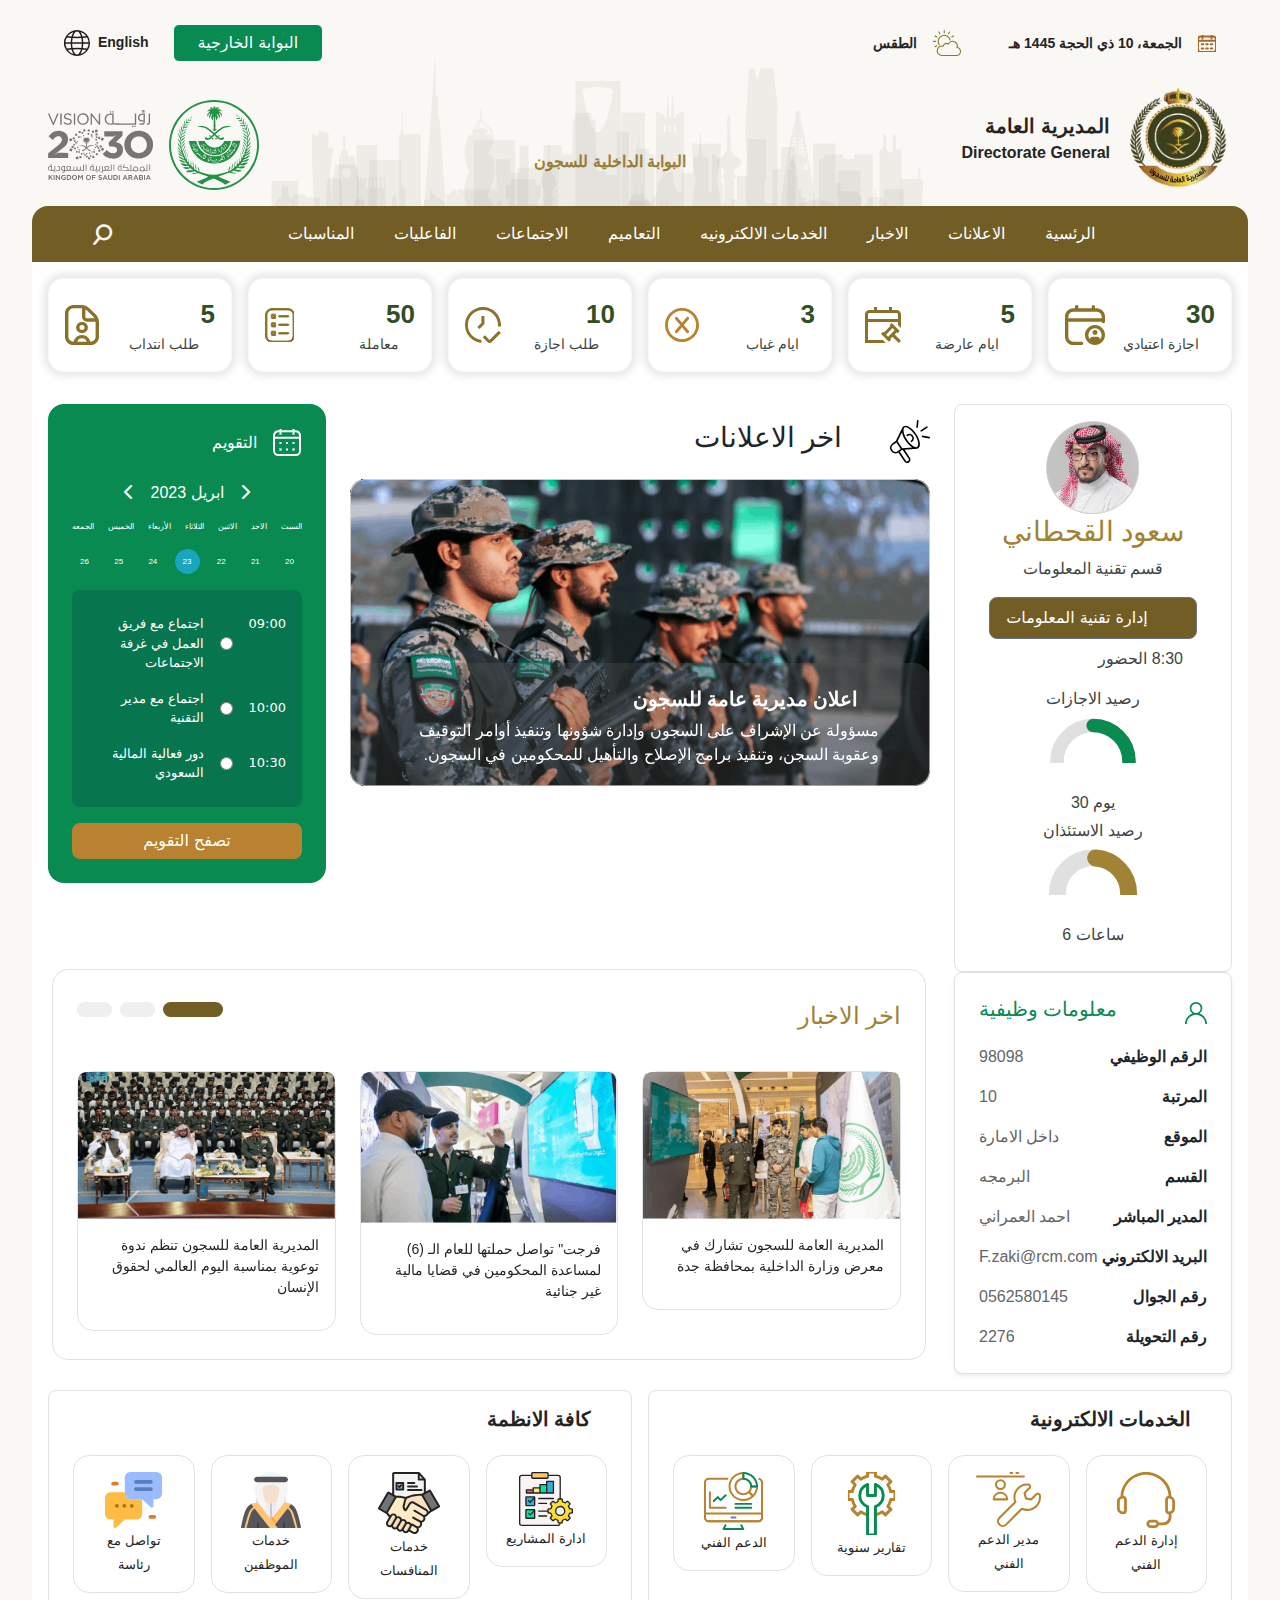
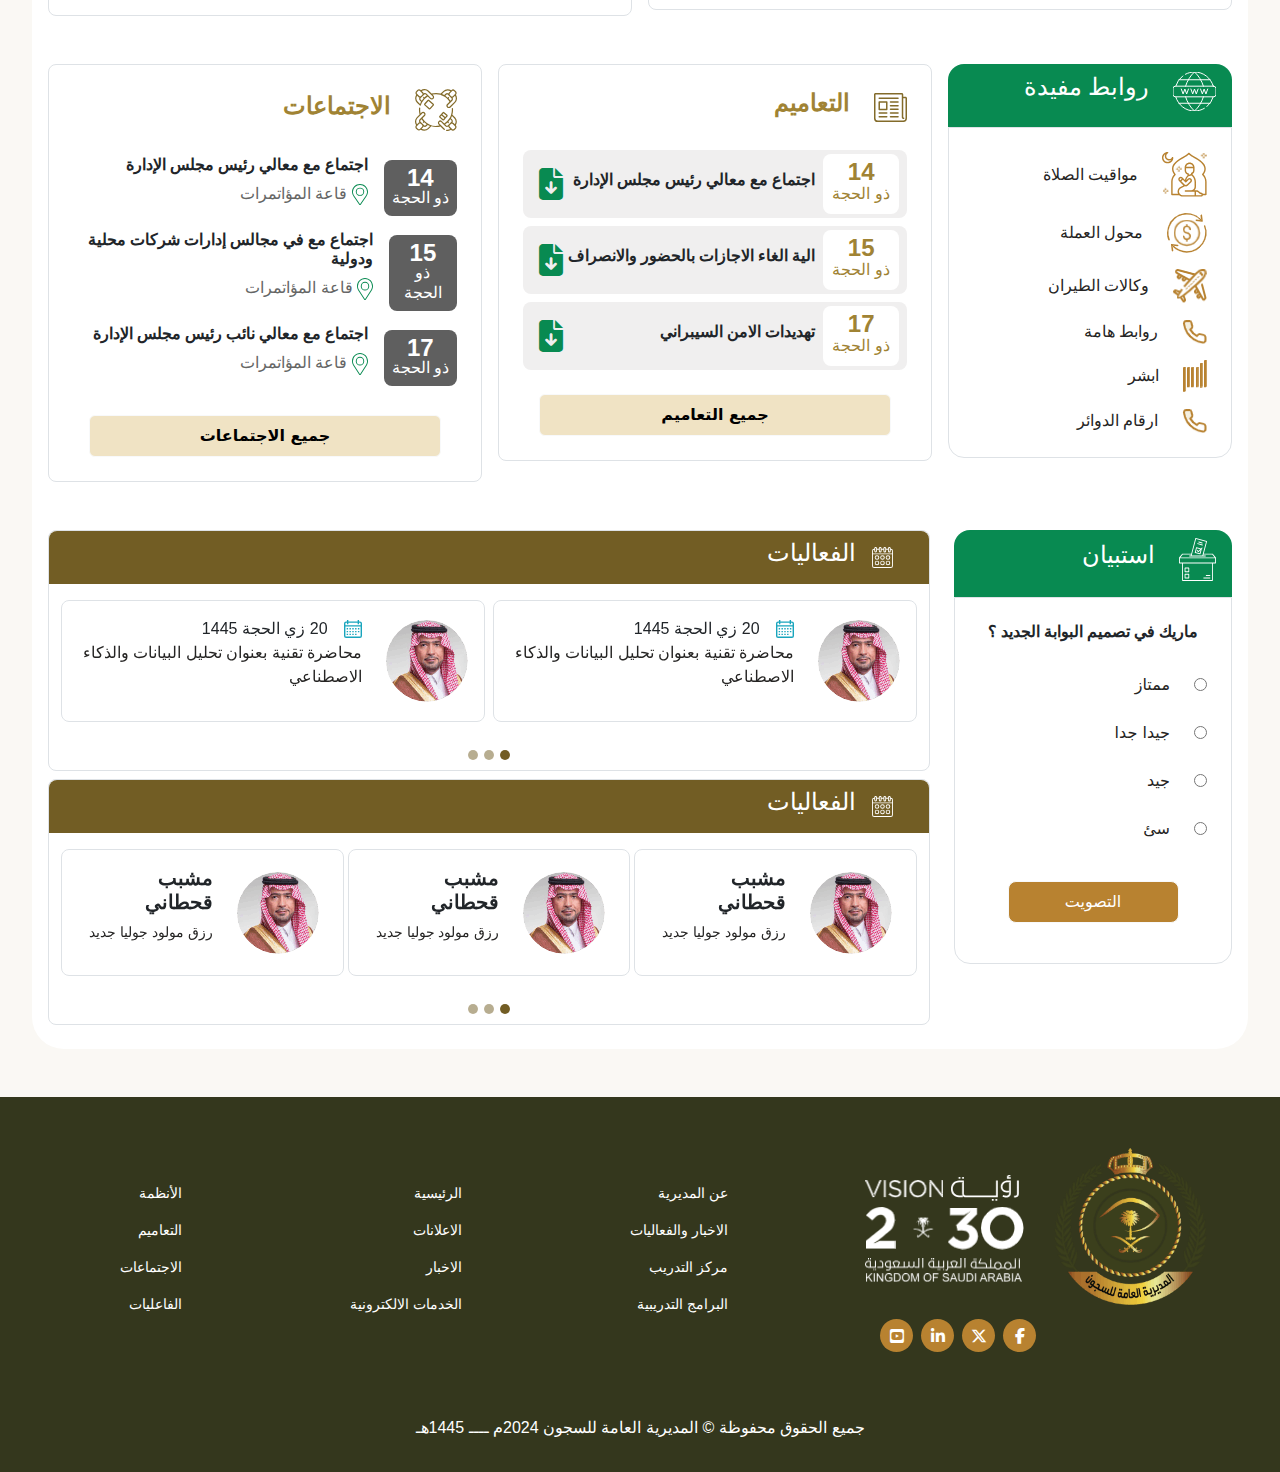
==== index.html @ f7278499 "first commit" ====
<!DOCTYPE html>
<html lang="ar" dir="rtl">
<head>
    <meta charset="UTF-8">
    <meta name="viewport" content="width=device-width, initial-scale=1.0">
    <link rel="stylesheet" href="https://cdnjs.cloudflare.com/ajax/libs/font-awesome/6.5.2/css/all.min.css">
    <link rel="stylesheet" href="css/owl.carousel.min.css">
    <link rel="stylesheet" href="css/owl.theme.default.min.css">
    <link href="https://fonts.googleapis.com/css?family=Raleway:400,300,600,800,900" rel="stylesheet" type="text/css">
    <link rel="preconnect" href="https://fonts.googleapis.com">
<link rel="preconnect" href="https://fonts.gstatic.com" crossorigin>
<link href="https://fonts.googleapis.com/css2?family=Noto+Sans+Arabic:wght@100..900&display=swap" rel="stylesheet">
    <link rel="stylesheet" href="css/bootstrap.min.css">
    <link rel="stylesheet" href="css/RWP.CSS">
    <link rel="stylesheet" href="css/style.css">
    <title>Document</title>
</head>
<body class="">
   <header>
    <section class="w-90 py-4">
        <div class="row g-2">
            <div class="col-md-6 d-flex align-items-center gap-5">
                <div class="d-flex  align-items-center gap-3">
                    <div>
                        <img src="Images/Icons/headerCalender.svg" alt="">
                    </div>
                    <div>
                        <span class="text-dark-gray font-17 font-10 fw-bold">الجمعة، 10 ذي الحجة 1445 هـ </span>
                    </div>
                </div>
                <div class="d-flex  align-items-center gap-3">
                    <div>
                        <img src="Images/Icons/Wheather.svg" alt="">
                    </div>
                    <div>
                        <span class="text-dark-gray font-17 font-10 fw-bold">الطقس</span>
                    </div>
                </div>
            </div>

            <div class="col-md-6  d-flex justify-content-end language gap-2">
                <div class="d-flex align-items-center gap-4">
                    <button class="text-white btn btn-light bg-green px-4 lang-btn">البوابة الخارجية</button>
                    <div class="d-flex align-items-center gap-2">
                        <span class="text-dark-gray font-17 font-10 fw-bold">English</span>
                        <img src="Images/Icons/language.svg" class="lang-icon" alt="">
                    </div>
                </div>
            </div>
        </div>
    </section>
        <section class="w-95 header1">
            <div class="d-flex align-items-end justify-content-between px-3">
                <div class="d-flex align-items-center">
                    <div>
                        <img src="Images/main-logo.png" class="headerImg" alt="">
                    </div>
                    <div class="d-flex flex-column me-3">
                        <div class="d-flex ">
                            <span class="fw-medium text-dark-gray fs-5 font-10 fw-bold">المديرية العامة </span>
                        </div>
                        <span class="fw-medium text-dark-gray font-17 fs-6 font-10 fw-bold">Directorate General  </span>
                    </div>
                </div>

                <div class="position-relative">
                    <img
                      src="./Images/partnersBg.svg"
                      class="imgHeader"
                      alt=""
                      srcset=""
                    />
                    <p class="fw-bold text-main-gold font-12">
                      البوابة الداخلية للسجون
                    </p>
                  </div>

                <div class="d-flex align-items-center gap-3">
                    <img src="Images/logonew.svg" class="headerImg" alt="">
                    <img src="Images/2030new.svg" class="headerImg" alt="">
                </div>
            </div>
        </section>
   </header>
    <article class="w-95 mb-5 mt-3 pb-4 rounded-5 bg-white">
        <nav class="navbar navbar-expand-lg navbar-light article-nav  rounded-top-4 py-2 mob-nav">
            <div class="container-fluid">
                <a class="navbar-brand ps-5" href="#">
                <div class="search-mob">
                    <img src="Images/Icons/search.svg" alt="">
                </div>
                <div class="logo-mob d-flex align-items-center">
                    <div>
                        <img src="Images/main-logo.png" class="headerImg" alt="">
                    </div>
                    <div class="d-flex flex-column">
                        <div class="d-flex justify-content-end">
                            <span class="fw-medium text-white font-17 font-10 ">المديرية العامة للسجون</span>
                        </div>
                        <span class="fw-medium text-white font-17 font-10">Directorate General of Prisons</span>
                    </div>
                </div>
            </a>
                <button class="navbar-toggler" type="button" data-bs-toggle="collapse" data-bs-target="#navbarSupportedContent" aria-controls="navbarSupportedContent" aria-expanded="false" aria-label="Toggle navigation">
                    <input type="checkbox" id="checkbox">
                    <label for="checkbox" class="toggle">
                        <div class="bars" id="bar1"></div>
                        <div class="bars" id="bar2"></div>
                        <div class="bars" id="bar3"></div>
                    </label>              </button>
              <div class="collapse navbar-collapse" id="navbarSupportedContent">
                <ul class="navbar-nav ms-auto mb-2 mb-lg-0 pe-5 ">
                  <li class="nav-item ">
                    <a class="nav-link active " aria-current="page" href="#">الرئسية</a>
                  </li>
                  <li class="nav-item">
                    <a class="nav-link active " aria-current="page" href="#">الاعلانات</a>
                  </li>
                  <li class="nav-item">
                    <a class="nav-link active " aria-current="page" href="#">الاخبار</a>
                  </li>
                  <li class="nav-item">
                    <a class="nav-link active " aria-current="page" href="#">الخدمات الالكترونيه</a>
                  </li>
                  <li class="nav-item">
                    <a class="nav-link active " aria-current="page" href="#">التعاميم</a>
                  </li>
                  <li class="nav-item">
                    <a class="nav-link active " aria-current="page" href="#">الاجتماعات</a>
                  </li>
                  <li class="nav-item">
                    <a class="nav-link active " aria-current="page" href="#">الفاعليات</a>
                  </li>
                  <li class="nav-item">
                    <a class="nav-link active " aria-current="page" href="#">المناسبات</a>
                  </li>
                  
                 
                
                </ul>
              
               
              </div>
            </div>
        </nav>
        <nav class="navbar navbar-expand-lg navbar-light article-nav  rounded-top-4 py-2 scren-nav">
            <div class="container-fluid">
             
                <button class="navbar-toggler" type="button" data-bs-toggle="collapse" data-bs-target="#navbarSupportedContent" aria-controls="navbarSupportedContent" aria-expanded="false" aria-label="Toggle navigation">
                    <input type="checkbox" id="checkbox">
                    <label for="checkbox" class="toggle">
                        <div class="bars" id="bar1"></div>
                        <div class="bars" id="bar2"></div>
                        <div class="bars" id="bar3"></div>
                    </label>              </button>
              <div class="collapse navbar-collapse" id="navbarSupportedContent">
                <ul class="navbar-nav ms-auto mb-2 mb-lg-0 pe-5 d-flex align-items-center gap-4 ">
                  <li class="nav-item ">
                    <a class="nav-link active " aria-current="page" href="#">الرئسية</a>
                  </li>
                  <li class="nav-item">
                    <a class="nav-link active " aria-current="page" href="#">الاعلانات</a>
                  </li>
                  <li class="nav-item">
                    <a class="nav-link active " aria-current="page" href="#">الاخبار</a>
                  </li>
                  <li class="nav-item">
                    <a class="nav-link active " aria-current="page" href="#">الخدمات الالكترونيه</a>
                  </li>
                  <li class="nav-item">
                    <a class="nav-link active " aria-current="page" href="#">التعاميم</a>
                  </li>
                  <li class="nav-item">
                    <a class="nav-link active " aria-current="page" href="#">الاجتماعات</a>
                  </li>
                  <li class="nav-item">
                    <a class="nav-link active " aria-current="page" href="#">الفاعليات</a>
                  </li>
                  <li class="nav-item">
                    <a class="nav-link active " aria-current="page" href="#">المناسبات</a>
                  </li>
                  
                 
                
                </ul>
                <span class="navbar-brand ps-5" href="#"
                ><div class="position-relative">
                  <i
                    class="fa-solid fa-magnifying-glass searchIcon"
                    onclick="OpenSearch()"
                  ></i>
                  <input type="text" class="searchInput text-start" /></div
              ></span>
               
              </div>
            </div>
        </nav>
        
        

        <section>
            <div class="row py-3 px-3 g-3 flex-wrap align-items-center">
                <div class="col-lg-2 col-md-4">
                    <div class=" rounded-4 shadow-for-card border border-light d-flex align-items-center justify-content-between p-3 ">
                        <div class="d-flex flex-column">
                            <span class="fw-bold  font-26 text-green">30</span>
                            <span class="font-17 fw-medium text-gray  pe-3">اجازة اعتيادي</span>
                        </div>
                        <div>
                            <img src="Images/Icons/AfterNav01.svg" alt="">
                        </div>
                    </div>
                </div>
                <div class="col-lg-2 col-md-4">
                    <div class=" rounded-4 shadow-for-card border border-light d-flex align-items-center justify-content-between p-3 ">
                        <div class="d-flex flex-column">
                            <span class="fw-bold  font-26 text-green">5</span>
                            <span class="font-17 fw-medium text-gray pe-3">ايام عارضة</span>
                        </div>
                        <div>
                            <img src="Images/Icons/calendar-gavel-legal.svg" alt="">
                        </div>
                    </div>
                </div>
                <div class="col-lg-2 col-md-4">
                    <div class=" rounded-4 shadow-for-card border border-light d-flex align-items-center justify-content-between p-3 ">
                        <div class="d-flex flex-column">
                            <span class="fw-bold  font-26 text-green">3</span>
                            <span class="font-17 fw-medium text-gray pe-3">ايام غياب</span>
                        </div>
                        <div>
                            <img src="Images/Icons/AfterNav03.svg" alt="">
                        </div>
                    </div>
                </div>
                <div class="col-lg-2 col-md-4">
                    <div class=" rounded-4 shadow-for-card border border-light d-flex align-items-center justify-content-between p-3 ">
                        <div class="d-flex flex-column">
                            <span class="fw-bold  font-26 text-green">10</span>
                            <span class="font-17 fw-medium text-gray pe-3">طلب اجازة</span>
                        </div>
                        <div>
                            <img src="Images/Icons/AfterNav04.svg" alt="">
                        </div>
                    </div>
                </div>
                <div class="col-lg-2 col-md-4">
                    <div class=" rounded-4 shadow-for-card border border-light d-flex align-items-center justify-content-between p-3 ">
                        <div class="d-flex flex-column">
                            <span class="fw-bold  font-26 text-green">50</span>
                            <span class="font-17 fw-medium text-gray pe-3">معاملة</span>
                        </div>
                        <div>
                            <img src="Images/Icons/AfterNav05.svg" alt="">
                        </div>
                    </div>
                </div>
                <div class="col-lg-2 col-md-4">
                    <div class=" rounded-4 shadow-for-card border border-light d-flex align-items-center justify-content-between p-3 ">
                        <div class="d-flex flex-column">
                            <span class="fw-bold  font-26 text-green">5</span>
                            <span class="font-17 fw-medium text-gray pe-3">طلب انتداب</span>
                        </div>
                        <div>
                            <img src="Images/Icons/AfterNav06.svg" alt="">
                        </div>
                    </div>
                </div>
            </div>
        </section>

        <section>
            <div class="row px-3 mt-3">
                <div class="col-lg-3 ">
                   <div class="bg-white rounded-3 border border-gray pt-3 pb-3 ">
                        <div class="text-center">
                            <div><img src="Images/سعد.png" class="rounded-circle" alt=""></div>
                            <h3 class="text-main-gold">سعود القحطاني</h3>
                            <p class="text-gray">قسم تقنية المعلومات</p>

                            <button class="btn btn-secondary bg-main-color text-white rounded-3 py-2 ps-3 pe-5">إدارة تقنية المعلومات</button>
                        </div>
                        <div class="px-5 py-2">
                            <span class="text-gray"> 8:30 الحضور</span>
                            <div class="d-flex justify-content-around mt-3 flex-wrap gap-1">
                                <div class="text-center">

                                    <span class="text-center text-gray">  رصيد الاجازات</span>

                                    <div class="py-1">
                                        <svg width="90" height="48" viewBox="0 0 200 100" xmlns="http://www.w3.org/2000/svg">
                                            <!-- Background Circle -->
                                            <circle cx="100" cy="100" r="80" fill="none" stroke="#e0e0e0" stroke-width="30"/>
                                            <!-- Progress Circle -->
                                            <circle cx="100" cy="100" r="80" fill="none" stroke="#088A51" stroke-width="30" stroke-linecap="round" stroke-dasharray="251.2, 251.2" stroke-dashoffset="125.6"/>
                                            <!-- Text -->
                                            <text x="100" y="140" fill="#088A51" font-size="24" text-anchor="middle">50%</text>
                                        </svg>
                                    </div>
                                      <br>
                                      <span class="text-center text-gray"> يوم 30</span>
                                           
                                  </div>
                                <div class="text-center">
                                    <span class="text-center text-gray">  رصيد الاستئذان
                                    </span>

                                    <div class="py-1">
                                        <svg width="90" height="48" viewBox="0 0 96 48" xmlns="http://www.w3.org/2000/svg">
                                            <!-- Background Circle -->
                                            <circle cx="48" cy="48" r="38" fill="none" stroke="#e0e0e0" stroke-width="18"/>
                                            <!-- Progress Circle -->
                                            <circle cx="48" cy="48" r="38" fill="none" stroke="#A08334" stroke-width="18" stroke-linecap="round" stroke-dasharray="90.81, 121.08" stroke-dashoffset="30.27"/>
                                            <!-- Text -->
                                            <text x="48" y="72" fill="#A08334" font-size="24" text-anchor="middle">75%</text>
                                        </svg>
                                    </div>
                                      <br>
                                      <span class="text-center text-gray"> ساعات 6</span>
                                      
                                      
                                      
                                         
                                  </div>
                            </div>
                        </div>
                   </div>
                </div>
                <div class="col-lg-6  rounded-4">
                    <div class="d-flex align-items-center gap-5 my-3">
                        <div>
                            <img src="Images/Icons/bill.svg" alt="">
                        </div>
                        <div>
                            <h2 class="h3">اخر الاعلانات</h2>
                        </div>
                    </div>
                    <div class="owl-carousel owl-theme">
                        <div class="item position-relative">
                            <div>
                                <img src="Images/middelDiv.png" alt="">
                            </div>
                            <div class="overly-slider p-4  position-absolute  start-0 end-0 bottom-0 bg-slider-overlay rounded-4 text-white">
                                <h3 class="h5 fw-bold me-5 font-12">اعلان مديرية عامة للسجون</h3>
                                <p class="w-90 font-12">مسؤولة عن الإشراف على السجون وإدارة شؤونها وتنفيذ أوامر التوقيف وعقوبة السجن، وتنفيذ برامج الإصلاح والتأهيل للمحكومين في السجون.</p>
                            </div>
                        </div>
                        <div class="item position-relative">
                            <div>
                                <img src="Images/middelDiv.png" alt="">
                            </div>
                            <div class="overly-slider p-4  position-absolute  start-0 end-0 bottom-0 bg-slider-overlay rounded-4 text-white">
                                <h3 class="h5 fw-bold me-5 font-12">اعلان مديرية عامة للسجون</h3>
                                <p class="w-90 font-12">مسؤولة عن الإشراف على السجون وإدارة شؤونها وتنفيذ أوامر التوقيف وعقوبة السجن، وتنفيذ برامج الإصلاح والتأهيل للمحكومين في السجون.</p>
                            </div>
                        </div>
                     

                    
                    </div>
                </div>
                <!-- calender for   calender use class (bg-calender) to mark day  -->
                <div class="col-lg-3"> 
                    <div class="bg-green rounded-4 p-4">
                        <div class="d-flex gap-3 align-items-center ">
                            <img src="Images/Icons/calindercard.png" alt="">
                            <span class=" text-white ">التقويم</span>
                        </div>
                        
                        <div class="d-flex align-items-center text-white mt-4">
                            <div class="d-flex justify-content-center w-100 gap-3">
                                <span class="prev cursor"><i class="fa-solid fa-chevron-right"></i></span>
                                <span>ابريل 2023</span>
                                <span class="next cursor"><i class="fa-solid fa-chevron-left"></i></span>
                            </div>
                        </div>
                <!-- calender for   calender use class (bg-calender) to mark day  -->
                       <div class="d-flex  flex-column gap-3 pt-3">
                            <div class=" text-white d-flex justify-content-between font-8  ">
                                <span>السبت</span>
                                <span>الاحد</span>
                                <span>الاثنين</span>
                                <span>الثلاثاء</span>
                                <span>الأربعاء</span>
                                <span>الخميس</span>
                                <span>الجمعه</span>
                            </div>
                            <div class=" text-white d-flex justify-content-between font-8  ">
                                <span class="calender-width">20</span>
                                <span class="calender-width">21</span>
                                <span class="calender-width">22</span>
                                <span class="bg-calender calender-width">23</span>
                                <span class="calender-width">24</span>
                                <span class="calender-width">25</span>
                                <span class="calender-width">26</span>
                            </div>
                       </div>

                       <form action="" class="w-100 ">
                          <div class="d-flex flex-column justify-content-center align-items-start gap-3 px-3 mt-3 py-4 bg-claenderCard rounded-3 ">
                            <div class=" d-flex justify-content-center text-white align-content-center gap-3 font-13">
                                <label for="9clock" for="">09:00</label>
                                <input id="9clock" name="colck" type="radio" >
                                <span>اجتماع مع فريق العمل في غرفة الاجتماعات
                                </span>
                             </div>
                             <div class=" d-flex justify-content-center align-items-center text-white gap-3 font-13">
                                <label for="9clock" for="">10:00</label>
                                <input id="9clock" name="colck" type="radio" >
                                <span>اجتماع مع مدير التقنية</span>
                             </div>
                             <div class=" d-flex justify-content-center align-items-center text-white gap-3 font-13">
                                <label for="9clock" for="">10:30</label>
                                <input id="9clock" name="colck" type="radio">
                                <span>  دور فعالية المالية السعودي</span>
                             </div>
                          </div>
                          
                          <div class="d-flex justify-content-center align-items-center">
                            <button class="btn btn-light text-white w-100 bg-estbyan border-0 rounded-3 mt-3 ">تصفح التقويم</button>
                          </div>
                          
                       </form>

                       
                        
                      
                    </div> 
                </div>
            </div>
        </section>

        <section>
            <div class="row g-4 px-3 align-items-center">
                <div class="col-lg-3">
                    <div class="bg-white rounded rounded-3 px-4 py-4 border border-gray shadow shadow-sm">
                        <div class="d-flex justify-content-between align-items-center ">
                            <div>
                                <img src="Images/Icons/Person.svg" alt="">
                            </div>
                            <div>
                                <h5 class="text-light-grean">معلومات وظيفية</h5>
                            </div>
                        </div>
                        <div class="pt-3 d-flex flex-column gap-3 ">
                            <span class="d-flex justify-content-between align-items-center fw-bold w-100 ">الرقم الوظيفي <span class="text-light-gray fw-normal ">98098</span></span>
                            <span class="d-flex justify-content-between align-items-center fw-bold w-100">المرتبة <span class="text-light-gray fw-normal">10</span></span>
                            <span class="d-flex justify-content-between align-items-center fw-bold w-100"> الموقع  <span class="text-light-gray fw-normal">داخل الامارة</span></span>
                            <span class="d-flex justify-content-between align-items-center fw-bold w-100"> القسم  <span class="text-light-gray fw-normal">البرمجه</span></span>
                            <span class="d-flex justify-content-between align-items-center fw-bold w-100">  المدير المباشر  <span class="text-light-gray fw-normal">احمد العمراني</span></span>
                            <span class="d-flex justify-content-between align-items-center fw-bold w-100"> البريد الالكتروني <span class="text-light-gray fw-normal">F.zaki@rcm.com</span></span>
                            <span class="d-flex justify-content-between align-items-center fw-bold w-100"> رقم الجوال <span class="text-light-gray fw-normal">0562580145</span></span>
                            <span class="d-flex justify-content-between align-items-center fw-bold w-100"> رقم التحويلة <span class="text-light-gray fw-normal">2276</span></span>
                        </div>
                      
                    </div>
                </div>
                <div class="col-lg-9 px-4">
                  
                    <div class="row bg-white p-3 g-3 rounded-4 border border-gray pb-4">
                        <div class="d-flex justify-content-between">
                            <div>
                                <h3 class="text-main-gold pb-3 h4">اخر الاخبار</h3>
                            </div>
                            <div class="d-flex  gap-2">
                                <div class="shap1 bg-main-color rounded rounded-pill"> </div>
                                <div class="shap2 bg-gray rounded rounded-pill"></div>
                                <div class="shap2 bg-gray rounded rounded-pill"></div>
                            </div>
                        </div>
                        <div id="carouselExampleControls" class="carousel slide" data-bs-ride="carousel">
                            <div class="carousel-inner">
                              <div class="carousel-item active">
                                <div class="row">
                                    <div class="col-md-4">
                                        <div class="border rounded-4 border-gray">
                                             <div>
                                                 <img src="Images/اخبار1.png" class="w-100" alt="">
                                             </div>
                                             <p class="p-3 fw-medium font-17 text-dark-gray">المديرية العامة للسجون تشارك في معرض وزارة الداخلية بمحافظة جدة
                                             </p>
                                        </div>
                                     </div>
                                     <div class="col-md-4">
                                        <div class="border rounded-4 border-gray">
                                             <div>
                                                 <img src="Images/اخبار2.png" class="w-100" alt="">
                                             </div>
                                             <p class="p-3 fw-medium font-17 text-dark-gray">فرجت" تواصل حملتها للعام الـ (6) لمساعدة المحكومين في قضايا مالية غير جنائية
                                             </p>
                                        </div>
                                     </div>
                                     <div class="col-md-4">
                                        <div class="border rounded-4 border-gray">
                                             <div>
                                                 <img src="Images/اخبار3.png" class="w-100" alt="">
                                             </div>
                                             <p class="p-3 fw-medium font-17 text-dark-gray"> المديرية العامة للسجون تنظم ندوة توعوية بمناسبة اليوم العالمي لحقوق الإنسان
                                             </p>
                                        </div>
                                     </div>
                                </div>                            </div>
                              <div class="carousel-item">
                                    <div class="row">
                                        <div class="col-md-4">
                                            <div class="border rounded-4 border-gray">
                                                 <div>
                                                     <img src="Images/اخبار1.png" class="w-100" alt="">
                                                 </div>
                                                 <p class="p-3 fw-medium font-17 text-dark-gray">المديرية العامة للسجون تشارك في معرض وزارة الداخلية بمحافظة جدة
                                                 </p>
                                            </div>
                                         </div>
                                         <div class="col-md-4">
                                            <div class="border rounded-4 border-gray">
                                                 <div>
                                                     <img src="Images/اخبار2.png" class="w-100" alt="">
                                                 </div>
                                                 <p class="p-3 fw-medium font-17 text-dark-gray">فرجت" تواصل حملتها للعام الـ (6) لمساعدة المحكومين في قضايا مالية غير جنائية
                                                 </p>
                                            </div>
                                         </div>
                                         <div class="col-md-4">
                                            <div class="border rounded-4 border-gray">
                                                 <div>
                                                     <img src="Images/اخبار3.png" class="w-100" alt="">
                                                 </div>
                                                 <p class="p-3 fw-medium font-17 text-dark-gray"> المديرية العامة للسجون تنظم ندوة توعوية بمناسبة اليوم العالمي لحقوق الإنسان
                                                 </p>
                                            </div>
                                         </div>
                                    </div>
                              </div>
                              <div class="carousel-item">
                                <div class="row">
                                    <div class="col-md-4">
                                        <div class="border rounded-4 border-gray">
                                             <div>
                                                 <img src="Images/اخبار1.png" class="w-100" alt="">
                                             </div>
                                             <p class="p-3 fw-medium font-17 text-dark-gray">المديرية العامة للسجون تشارك في معرض وزارة الداخلية بمحافظة جدة
                                             </p>
                                        </div>
                                     </div>
                                     <div class="col-md-4">
                                        <div class="border rounded-4 border-gray">
                                             <div>
                                                 <img src="Images/اخبار2.png" class="w-100" alt="">
                                             </div>
                                             <p class="p-3 fw-medium font-17 text-dark-gray">فرجت" تواصل حملتها للعام الـ (6) لمساعدة المحكومين في قضايا مالية غير جنائية
                                             </p>
                                        </div>
                                     </div>
                                     <div class="col-md-4">
                                        <div class="border rounded-4 border-gray">
                                             <div>
                                                 <img src="Images/اخبار3.png" class="w-100" alt="">
                                             </div>
                                             <p class="p-3 fw-medium font-17 text-dark-gray"> المديرية العامة للسجون تنظم ندوة توعوية بمناسبة اليوم العالمي لحقوق الإنسان
                                             </p>
                                        </div>
                                     </div>
                                </div>                              </div>
                            </div>
                            <button class="carousel-control-prev" type="button" data-bs-target="#carouselExampleControls" data-bs-slide="prev">
                              <span class="carousel-control-prev-icon" aria-hidden="true"></span>
                              <span class="visually-hidden">Previous</span>
                            </button>
                            <button class="carousel-control-next" type="button" data-bs-target="#carouselExampleControls" data-bs-slide="next">
                              <span class="carousel-control-next-icon" aria-hidden="true"></span>
                              <span class="visually-hidden">Next</span>
                            </button>
                          </div>
                        
                    </div>
                </div>
               
            </div>
        </section>

        <section class="pt-3">
            <div class="row justify-content-between g-3 px-3">
                <div class=" col-md-6   ">
                    <div class="bg-white py-3 rounded-3 border border-gray p-4">
                        <div>
                            <h4 class="text-dark-gray fw-bold pb-3 pe-3 h5">الخدمات الالكترونية</h4>
                        </div>
                        <div class="row  g-3 justify-content-between">
                            <div class="col-lg-3 ">
                               <div class="text-center border border-gray p-3  rounded-4 ">
                                <div><img src="Images/Icons/خدمات1.svg"  alt=""></div>
                                <div>
                                    <span class="font-13 text-dark-gray">إدارة الدعم الفني</span>
                                </div>
                               </div>
                            </div>
                            <div class="col-lg-3  ">
                               <div class="text-center border border-gray p-3  rounded-4 ">
                                <div><img src="Images/Icons/خدمات2.svg" alt=""></div>
                                <div>
                                    <span class="font-13 text-dark-gray"> مدير الدعم الفني</span>
                                </div>
                               </div>
                            </div>
                            <div class="col-lg-3 ">
                                <div class="text-center border border-gray p-3   rounded-4" >
                                    <div><img src="Images/Icons/خدمات3.svg" alt=""></div>
                                    <div>
                                        <span class="font-13 text-dark-gray"> تقارير سنوية</span>
                                    </div>
                                </div>
                            </div>
                            <div class="col-lg-3 ">
                              <div class="text-center border border-gray p-3   rounded-4 ">
                                <div><img src="Images/Icons/خدمات4.svg" alt=""></div>
                                <div>
                                    <span class="font-13 text-dark-gray">الدعم الفني</span>
                                </div>
                              </div>
                            </div>
                        </div>
                    </div>
                </div>
                <div class=" col-md-6 ">
                 <div class="bg-white py-3 rounded-3 border border-gray p-4">
                    <div>
                        <h4 class="text-dark-gray fw-bold pb-3 pe-3 h5">كافة الانظمة</h4>
                    </div>
                    <div class="row g-3  g-1 justify-content-between">
                        <div class="col-lg-3 ">
                           <div class="text-center border border-gray p-3   rounded-4">
                            <div><img src="Images/Icons/انظمه1.svg"  alt=""></div>
                            <div>
                                <span class="font-13 text-dark-gray">ادارة المشاريع </span>
                            </div>
                           </div>
                        </div>
                        <div class="col-lg-3  ">
                           <div class="text-center border border-gray p-3   rounded-4">
                            <div><img src="Images/Icons/انظمه2.svg" alt=""></div>
                            <div>
                                <span class="font-13 text-dark-gray"> خدمات المنافسات</span>
                            </div>
                           </div>
                        </div>
                        <div class="col-lg-3 ">
                          <div class="text-center border border-gray p-3   rounded-4">
                            <div><img src="Images/Icons/انظمه3.svg" alt=""></div>
                            <div>
                                <span class="font-13 text-dark-gray"> خدمات الموظفين</span>
                            </div>
                          </div>
                        </div>
                        <div class="col-lg-3 ">
                            <div class="text-center border border-gray p-3   rounded-4">
                                <div><img src="Images/Icons/انظمه4.svg" alt=""></div>
                                <div>
                                    <span class="font-13 text-dark-gray">تواصل مع رئاسة</span>
                                </div>
                            </div>
                        </div>
                    </div>
                 </div>
                </div>
       
            </div>
        </section>

        <section>
            <div class="row py-5 g-3 px-3">
                <div class="col-lg-3">
                    <div>
                        <div class="d-flex align-items-center bg-green pt-2 pb-3 px-3 gap-4 rounded-top-4">
                            <div>
                                <img src="Images/Icons/network.svg" alt="">
                            </div>
                            <div>
                                <h4 class="text-white">روابط مفيدة
                                </h4>
                            </div>
                        </div>
                        <div class="p-4 bg-white d-flex flex-column gap-3 rounded-bottom-4 border border-gray">
                            <a href="" class="d-flex align-items-center gap-4">
                                <img src="Images/Icons/رواب01.png" alt="">
                                <span class="text-dark-gray fs-6">مواقيت الصلاة</span>
                            </a>
                            <a href="" class="d-flex align-items-center gap-4">
                                <img src="Images/Icons/روابط02.png" alt="">
                                <span class="text-dark-gray fs-6"> محول العملة</span>
                            </a>
                            <a href="" class="d-flex align-items-center gap-4">
                                <img src="Images/Icons/روابط03.png" alt="">
                                <span class="text-dark-gray fs-6"> وكالات الطيران
                                </span>
                            </a>
                            <a href="" class="d-flex align-items-center gap-4">
                                <img src="Images/Icons/روابط06.png" alt="">
                                <span class="text-dark-gray fs-6"> روابط هامة                               </span>
                            </a>
                            <a href="" class="d-flex align-items-center gap-4">
                                <img src="Images/Icons/وابط05.png" alt="">
                                <span class="text-dark-gray fs-6"> ابشر
                                </span>
                            </a>
                            <a href="" class="d-flex align-items-center gap-4">
                                <img src="Images/Icons/روابط06.png" alt="">
                                <span class="text-dark-gray fs-6"> ارقام الدوائر
                                </span>
                            </a>
                        </div>
                    </div>
                </div>
                <div class="col-lg-9">
                    <div class="row g-3">
                        <div class="col-lg-6">
                            <div class=" bg-white border border-gray rounded-3 p-4">
                                <div class="d-flex align-items-center  gap-4 pb-4">
                                    <div>
                                        <img src="Images/Icons/التعاميم.svg" alt="">
                                    </div>
                                    <div> <h4 class="text-main-gold fw-bold">التعاميم
                                    </h4></div>
                                </div>
                              <div class="d-flex flex-column gap-2">
                                <div class="d-flex align-items-center  bg-gray rounded-3 px-2 py-1 ">
                                    <div class="d-flex flex-column bg-white rounded-3 p-2 w-25 text-main-gold text-center">
                                        <span class="egtma3 fs-4 fw-bold">14</span>
                                        <span class="">ذو الحجة</span>
                                    </div>
                                    <div class="d-flex align-items-center justify-content-between p-2 w-100">
                                        <h5 class="h6 fw-bold">اجتماع مع معالي رئيس مجلس الإدارة </h5>
                                        <i class="fa-solid fa-file-arrow-down text-light-grean fs-2"></i>

                                    </div>
                                </div>
                                <div class="d-flex align-items-center  bg-gray rounded-3 px-2 py-1">
                                    <div class="d-flex flex-column bg-white rounded-3 p-2  w-25 text-main-gold text-center">
                                        <span class="egtma3 fs-4 fw-bold">15</span>
                                        <span class="">ذو الحجة</span>
                                    </div>
                                    <div class="d-flex align-items-center justify-content-between p-2 w-100" >
                                        <h5 class="h6 fw-bold">الية الغاء الاجازات بالحضور والانصراف

                                        </h5>
                                        <i class="fa-solid fa-file-arrow-down text-light-grean fs-2"></i>
                                    </div>
                                </div>
                                <div class="d-flex align-items-center  bg-gray rounded-3 px-2 py-1">
                                    <div class="d-flex flex-column bg-white rounded-3 p-2  w-25 text-main-gold text-center">
                                        <span class="egtma3 fs-4 fw-bold">17</span>
                                        <span class="">ذو الحجة</span>
                                    </div>
                                    <div class="d-flex align-items-center justify-content-between p-2 w-100">
                                        <h5 class="h6 fw-bold">تهديدات الامن السيبراني

                                        </h5>
                                        <i class="fa-solid fa-file-arrow-down text-light-grean fs-2"></i>

                                    </div>
                                </div>

                                <div class="d-flex justify-content-center align-items-center px-3 mt-3">
                                    <button class="btn btn-light bg-purple fw-bold w-100 py-2"> جميع التعاميم
                                    </button>

                                </div>
                              </div>

                            </div>
                        </div>
                        <div class="col-lg-6">
                            <div class=" bg-white border border-gray rounded-3 p-4">
                                <div class="d-flex align-items-center  gap-4 pb-4">
                                    <div>
                                        <img src="Images/Icons/الاجتماعات.svg" alt="">
                                    </div>
                                    <div> <h4 class="text-main-gold fw-bold">الاجتماعات</h4></div>
                                </div>
                              <div class="d-flex flex-column gap-2">
                                <div class="d-flex align-items-center gap-3">
                                    <div class="d-flex flex-column bg-gray-egtm3at rounded-3 p-2 text-white text-center">
                                        <span class="fs-4 fw-bold">14</span>
                                        <span class="">ذو الحجة</span>
                                    </div>
                                    <div>
                                        <h5 class="h6 fw-bold">اجتماع مع معالي رئيس مجلس الإدارة </h5>
                                        <p class="text-light-gray">
                                            <img src="Images/Icons/location.svg" alt="">
                                            قاعة المؤاتمرات

                                        </p>
                                    </div>
                                </div>
                                <div class="d-flex align-items-center gap-3">
                                    <div class="d-flex flex-column bg-gray-egtm3at rounded-3 p-2 text-white text-center">
                                        <span class="fs-4 fw-bold">15</span>
                                        <span class="">ذو الحجة</span>
                                    </div>
                                    <div>
                                        <h5 class="h6 fw-bold">اجتماع مع في مجالس إدارات شركات محلية ودولية
                                        </h5>
                                        <p class="text-light-gray">
                                            <img src="Images/Icons/location.svg" alt="">
                                            قاعة المؤاتمرات

                                        </p>
                                    </div>
                                </div>
                                <div class="d-flex align-items-center gap-3">
                                    <div class="d-flex flex-column bg-gray-egtm3at rounded-3 p-2 text-white text-center">
                                        <span class="fs-4 fw-bold">17</span>
                                        <span class="">ذو الحجة</span>
                                    </div>
                                    <div>
                                        <h5 class="h6 fw-bold">اجتماع مع معالي نائب رئيس مجلس الإدارة
                                        </h5>
                                        <p class="text-light-gray">
                                            <img src="Images/Icons/location.svg" alt="">
                                            قاعة المؤاتمرات

                                        </p>
                                    </div>
                                </div>

                                <div class="d-flex justify-content-center align-items-center px-3 mt-3">
                                    <button class="btn btn-light bg-purple fw-bold w-100 py-2">جميع الاجتماعات</button>

                                </div>
                              </div>

                            </div>
                        </div>
                    </div>
                </div>
            </div>
        </section>

        <section class="MonspatWeFa3lyat">
            <div class="row g-4 px-3">
                <div class="col-md-3">
                    <div>
                        <div class="d-flex align-items-center bg-green pt-2 pb-3 px-3 gap-4 rounded-top-4">
                            <div>
                                <img src="Images/Icons/استبيان.svg" alt="">
                            </div>
                            <div>
                                <h4 class="text-white">استبيان
                                </h4>
                            </div>
                        </div>
                           <form action="" class="p-4 bg-white d-flex flex-column gap-4 rounded-bottom-4 border border-gray">
                            <h3 class="fw-bold h6 text-center">ماريك في تصميم البوابة الجديد ؟</h3>
                            <div href="" class="d-flex align-items-center gap-4">
                                <input id="ex" name="rate" type="radio" name="" id="">
                                <label for="ex"  class="text-dark-gray fs-6">ممتاز  </label >
                            </div>
                            <div href="" class="d-flex align-items-center gap-4">
                                <input id="veryGood" name="rate" type="radio" name="" id="">
                                <label for="veryGood"  class="text-dark-gray fs-6">  جيدا جدا</label >
                            </div>
                            <div href="" class="d-flex align-items-center gap-4">
                                <input id="good" name="rate" type="radio" name="" id="">
                                <label for="good"  class="text-dark-gray fs-6"> جيد </label >
                            </div>
                            <div href="" class="d-flex align-items-center gap-4">
                                <input id="bad" name="rate" type="radio" name="" id="">
                                <label for="bad"  pan class="text-dark-gray fs-6"> سئ</label >
                            </div>

                            <div class="d-flex justify-content-center py-3">
                                <button class="btn btn-light bg-estbyan text-white fw-medium rounded-3 py-2 w-75">التصويت</button>

                            </div>

                           </form>

                      
                    </div>
                </div>
                <div class="col-md-9 px-4">
                    <div class="row bg-white pb-5 border border-gray rounded-3">
                        <div class= "bg-main-color py-2 mb-3   rounded-top-3 ">
                             <div class="d-flex gap-3 align-items-center mx-4">
                                <img src="Images/Icons/الفعاليات.svg" alt="">
                                <h3 class="h4 text-white">الفعاليات</h3>
                             </div>
                        </div>
                        <div class="col-lg-12">
                            <div id="carouselExampleIndicators" class="carousel slide" data-bs-ride="carousel">
                                <div class="carousel-indicators">
                                  <button type="button" data-bs-target="#carouselExampleIndicators" data-bs-slide-to="0" class="active" aria-current="true" aria-label="Slide 1"></button>
                                  <button type="button" data-bs-target="#carouselExampleIndicators" data-bs-slide-to="1" aria-label="Slide 2"></button>
                                  <button type="button" data-bs-target="#carouselExampleIndicators" data-bs-slide-to="2" aria-label="Slide 3"></button>
                                </div>
                                <div class="carousel-inner">
                                  <div class="carousel-item active">
                                    <div class="d-flex fa3elyat justify-content-between align-items-center w-100  gap-2">
                                
                                        <div class="d-flex  align-items-center bg-white rounded-3 p-3 border border-gray"> 
                                            <div>
                                                <img src="Images/Majed Al-Hogail.png" class="rounded rounded-circle" alt="">
                                            </div>
                                            <div class="me-4">
                                                <div class=" d-flex align-items-center ">
                                                    <img src="Images/Icons/calender.svg" class="ms-3" alt="">
                                                    <span>20 زي الحجة 1445</span>
                                                </div>
                                                <p class="text-dark-gray fw-medium">محاضرة تقنية بعنوان تحليل البيانات والذكاء الاصطناعي</p>
                                            </div>
                                        </div>
                                        <div class="d-flex  align-items-center bg-white rounded-3 p-3 border border-gray"> 
                                            <div>
                                                <img src="Images/Majed Al-Hogail.png" class="rounded rounded-circle" alt="">
                                            </div>
                                            <div class="me-4">
                                                <div class=" d-flex align-items-center ">
                                                    <img src="Images/Icons/calender.svg" class="ms-3" alt="">
                                                    <span>20 زي الحجة 1445</span>
                                                </div>
                                                <p class="text-dark-gray fw-medium">محاضرة تقنية بعنوان تحليل البيانات والذكاء الاصطناعي</p>
                                            </div>
                                        </div>
                                    </div>                                  </div>
                                  <div class="carousel-item">
                                    <div class="d-flex  fa3elyat justify-content-between align-items-center w-100  gap-2">
                                
                                        <div class="d-flex  align-items-center bg-white rounded-3 p-3 border border-gray"> 
                                            <div>
                                                <img src="Images/Majed Al-Hogail.png" class="rounded rounded-circle" alt="">
                                            </div>
                                            <div class="me-4">
                                                <div class=" d-flex align-items-center ">
                                                    <img src="Images/Icons/calender.svg" class="ms-3" alt="">
                                                    <span>20 زي الحجة 1445</span>
                                                </div>
                                                <p class="text-dark-gray fw-medium">محاضرة تقنية بعنوان تحليل البيانات والذكاء الاصطناعي</p>
                                            </div>
                                        </div>
                                        <div class="d-flex  align-items-center bg-white rounded-3 p-3 border border-gray"> 
                                            <div>
                                                <img src="Images/Majed Al-Hogail.png" class="rounded rounded-circle" alt="">
                                            </div>
                                            <div class="me-4">
                                                <div class=" d-flex align-items-center ">
                                                    <img src="Images/Icons/calender.svg" class="ms-3" alt="">
                                                    <span>20 زي الحجة 1445</span>
                                                </div>
                                                <p class="text-dark-gray fw-medium">محاضرة تقنية بعنوان تحليل البيانات والذكاء الاصطناعي</p>
                                            </div>
                                        </div>
                                    </div>                                  </div>
                                  <div class="carousel-item">
                                    <div class="d-flex  fa3elyat justify-content-between align-items-center w-100  gap-2">
                                
                                        <div class="d-flex  align-items-center bg-white rounded-3 p-3 border border-gray"> 
                                            <div>
                                                <img src="Images/Majed Al-Hogail.png" class="rounded rounded-circle" alt="">
                                            </div>
                                            <div class="me-4">
                                                <div class=" d-flex align-items-center ">
                                                    <img src="Images/Icons/calender.svg" class="ms-3" alt="">
                                                    <span>20 زي الحجة 1445</span>
                                                </div>
                                                <p class="text-dark-gray fw-medium">محاضرة تقنية بعنوان تحليل البيانات والذكاء الاصطناعي</p>
                                            </div>
                                        </div>
                                        <div class="d-flex  align-items-center bg-white rounded-3 p-3 border border-gray"> 
                                            <div>
                                                <img src="Images/Majed Al-Hogail.png" class="rounded rounded-circle" alt="">
                                            </div>
                                            <div class="me-4">
                                                <div class=" d-flex align-items-center ">
                                                    <img src="Images/Icons/calender.svg" class="ms-3" alt="">
                                                    <span>20 زي الحجة 1445</span>
                                                </div>
                                                <p class="text-dark-gray fw-medium">محاضرة تقنية بعنوان تحليل البيانات والذكاء الاصطناعي</p>
                                            </div>
                                        </div>
                                    </div>                                   </div>
                                </div>
                             
                              </div>
                            
                        </div>
                        
                    </div>
                    
                    <div class="row bg-white pb-5 border border-gray rounded-3 mt-2">
                        <div class= "bg-main-color py-2 mb-3   rounded-top-3 ">
                             <div class="d-flex gap-3 align-items-center mx-4">
                                <img src="Images/Icons/الفعاليات.svg" alt="">
                                <h3 class="h4 text-white">الفعاليات</h3>
                             </div>
                        </div>
                        <div class="col-lg-12">
                            <div id="carouselExampleCaptions" class="carousel slide" data-bs-ride="carousel">
                                <div class="carousel-indicators">
                                  <button type="button" data-bs-target="#carouselExampleCaptions" data-bs-slide-to="0" class="active" aria-current="true" aria-label="Slide 1"></button>
                                  <button type="button" data-bs-target="#carouselExampleCaptions" data-bs-slide-to="1" aria-label="Slide 2"></button>
                                  <button type="button" data-bs-target="#carouselExampleCaptions" data-bs-slide-to="2" aria-label="Slide 3"></button>
                                </div>
                                <div class="carousel-inner">
                                  <div class="carousel-item active">
                                    <div class="d-flex fa3elyat justify-content-between align-items-center w-100 gap-1 ">
                                
                                        <div class="d-flex  align-items-center bg-white rounded-3 p-3 border border-gray px-4"> 
                                            <div>
                                                <img src="Images/Majed Al-Hogail.png" class="rounded rounded-circle" alt="">
                                            </div>
                                            <div class="me-4">
                                                <h2 class="h5 fw-bolder">مشبب قحطاني</h2>
                                                <p class="text-dark-gray font-17">رزق مولود جوليا جديد</p>
                                            </div>
                                        </div>
                                        <div class="d-flex  align-items-center bg-white rounded-3 p-3 border border-gray px-4"> 
                                            <div>
                                                <img src="Images/Majed Al-Hogail.png" class="rounded rounded-circle" alt="">
                                            </div>
                                            <div class="me-4">
                                                <h2 class="h5 fw-bolder">مشبب قحطاني</h2>
                                                <p class="text-dark-gray font-17">رزق مولود جوليا جديد</p>
                                            </div>
                                        </div>
                                        <div class="d-flex  align-items-center bg-white rounded-3 p-3 border border-gray px-4"> 
                                            <div>
                                                <img src="Images/Majed Al-Hogail.png" class="rounded rounded-circle" alt="">
                                            </div>
                                            <div class="me-4">
                                                <h2 class="h5 fw-bolder">مشبب قحطاني</h2>
                                                <p class="text-dark-gray font-17">رزق مولود جوليا جديد</p>
                                            </div>
                                        </div>
                                      
                                       
                                      
                                    </div>                                      
                                  </div>
                                  <div class="carousel-item">
                                    <div class="d-flex fa3elyat justify-content-between align-items-center w-100 gap-1 ">
                                
                                        <div class="d-flex  align-items-center bg-white rounded-3 p-3 border border-gray px-4"> 
                                            <div>
                                                <img src="Images/Majed Al-Hogail.png" class="rounded rounded-circle" alt="">
                                            </div>
                                            <div class="me-4">
                                                <h2 class="h5 fw-bolder">مشبب قحطاني</h2>
                                                <p class="text-dark-gray font-17">رزق مولود جوليا جديد</p>
                                            </div>
                                        </div>
                                        <div class="d-flex  align-items-center bg-white rounded-3 p-3 border border-gray px-4"> 
                                            <div>
                                                <img src="Images/Majed Al-Hogail.png" class="rounded rounded-circle" alt="">
                                            </div>
                                            <div class="me-4">
                                                <h2 class="h5 fw-bolder">مشبب قحطاني</h2>
                                                <p class="text-dark-gray font-17">رزق مولود جوليا جديد</p>
                                            </div>
                                        </div>
                                        <div class="d-flex  align-items-center bg-white rounded-3 p-3 border border-gray px-4"> 
                                            <div>
                                                <img src="Images/Majed Al-Hogail.png" class="rounded rounded-circle" alt="">
                                            </div>
                                            <div class="me-4">
                                                <h2 class="h5 fw-bolder">مشبب قحطاني</h2>
                                                <p class="text-dark-gray font-17">رزق مولود جوليا جديد</p>
                                            </div>
                                        </div>
                                      
                                       
                                      
                                    </div>                                      
                                  </div>
                                  <div class="carousel-item">
                                    <div class="d-flex fa3elyat justify-content-between align-items-center w-100 gap-1 ">
                                
                                        <div class="d-flex  align-items-center bg-white rounded-3 p-3 border border-gray px-4"> 
                                            <div>
                                                <img src="Images/Majed Al-Hogail.png" class="rounded rounded-circle" alt="">
                                            </div>
                                            <div class="me-4">
                                                <h2 class="h5 fw-bolder">مشبب قحطاني</h2>
                                                <p class="text-dark-gray font-17">رزق مولود جوليا جديد</p>
                                            </div>
                                        </div>
                                        <div class="d-flex  align-items-center bg-white rounded-3 p-3 border border-gray px-4"> 
                                            <div>
                                                <img src="Images/Majed Al-Hogail.png" class="rounded rounded-circle" alt="">
                                            </div>
                                            <div class="me-4">
                                                <h2 class="h5 fw-bolder">مشبب قحطاني</h2>
                                                <p class="text-dark-gray font-17">رزق مولود جوليا جديد</p>
                                            </div>
                                        </div>
                                        <div class="d-flex  align-items-center bg-white rounded-3 p-3 border border-gray px-4"> 
                                            <div>
                                                <img src="Images/Majed Al-Hogail.png" class="rounded rounded-circle" alt="">
                                            </div>
                                            <div class="me-4">
                                                <h2 class="h5 fw-bolder">مشبب قحطاني</h2>
                                                <p class="text-dark-gray font-17">رزق مولود جوليا جديد</p>
                                            </div>
                                        </div>
                                      
                                       
                                      
                                    </div>                                     
                                  </div>
                                </div>
                               
                              </div>
                            
                              
                        </div>
                        
                    </div>

                   
                </div>
            </div>
        </section>
    </article>

    <footer class="bg-footer">
     <div class="w-90 py-5">
        <div class="row align-items-center">
            <div class="col-lg-4 ">
              <div class="d-flex flex-column gap-2">
                <div class="d-flex align-items-center gap-4">
                    <img src="Images/2030 (2).png" class="footimg" alt="">
                    <img src="Images/2030 (1).png" class="footimg" alt="">
                   </div>
                  <div class="d-flex justify-content-lg-end justify-content-md-start social-links">
                    <ul class="d-flex align-items-center gap-2">
                        <li class="social cursor d-flex justify-content-center align-items-center text-white"><i class="fa-brands fa-facebook-f"></i></li>
                        <li class="social cursor d-flex justify-content-center align-items-center text-white"><i class="fa-brands fa-x-twitter"></i></li>
                        <li class="social cursor d-flex justify-content-center align-items-center text-white"><i class="fa-brands fa-linkedin-in"></i></li>
                        <li class="social cursor d-flex justify-content-center align-items-center text-white"><i class="fa-brands fa-square-youtube"></i></li>
                       </ul>
                  </div>
              </div>
            </div>
            <div class="col-lg-8">
               <div class="d-flex align-items-center  justify-content-around gap-3 footer-links">
                <ul class="list-unstyled text-white d-flex flex-column gap-3 font-17 cursor">
                    <li>عن المديرية</li>
                    <li>الاخبار والفعاليات</li>
                    <li>مركز التدريب</li>
                    <li>البرامج التدريبية</li>
                </ul>
                <ul class="list-unstyled text-white d-flex flex-column gap-3 font-17 cursor">
                    <li>الرئيسية  </li>
                    <li> الاعلانات </li>
                    <li> الاخبار </li>
                    <li> الخدمات الالكترونية</li>
                </ul>
                <ul class="list-unstyled text-white d-flex flex-column gap-3 font-17 cursor">
                    <li> الأنظمة </li>
                    <li> التعاميم </li>
                    <li> الاجتماعات </li>
                    <li> الفاعليات</li>
                </ul>
               </div>
            </div>
           </div>
     </div>
     <div class=" d-flex justify-content-center text-white pb-3 text-center">
        <p class="copywrite">جميع الحقوق محفوظة © المديرية العامة للسجون 2024م ــــ 1445هـ</p>
     </div>
    </footer>

    <script src="js/jquery.min.js"></script>
    <script src="js/owl.carousel.min.js"></script>
    <script src="js/bootstrap.bundle.min.js"></script>
    <script src="js/index.js"></script>
</body>
</html>
---- css/RWP.CSS ----
@media only screen and (max-width: 1200px) {
   
    .owl-nav{
        display: none !important;
    }
  }
@media only screen and (max-width: 990px) {
   .fa3elyat{
    display: flex;
    flex-wrap: wrap !important;
   }
   .mob-nav{
    display: block !important;
  }
  .scren-nav{
    display: none;
 }
 .headerImg{
    width: 50px !important;
 }
 .font-10{
    font-size: 12px ;
}
.logo-mob{
    display: none !important;
 }
 .search-mob{
    display: block;
 }
 .lang-btn{
    padding: 5px 15px !important;
}
.sec-lg-screan{
    display: none;
}
.sec-mob-screan{
    display: block !important;
 }
  }
@media only screen and (max-width: 767px) {
   
    .MonspatWeFa3lyat{
        width: 95% !important;
        margin: auto;
        
    }
    .footimg{
        width: 60px;
    }
    .social{
        background-color: #B88230;
        width: 25px !important;
        height: 25px !important;
        border-radius: 50%;
        transition: 0.4s;
    }

    .footer-links{
        display: flex;
        flex-direction: column;
        /* justify-content: center; */
        align-items: start !important;
    }
    .copywrite{
        font-size: 13px;
        padding: 0 30px;
    }
    .social-links{
        justify-content: start !important;
        padding: 10px 0px;
    }

  .mob-nav{
    display: block !important;
  }
  .scren-nav{
    display: none;
 }

 .logo-mob{
    display: flex !important;
 }
 .search-mob{
    display: none;
 }

 .font-10{
    font-size: 8px !important;
}
.header1{
    display: none;
}
.language{
    justify-content: start !important;
}
.lang-btn{
    padding: 0 15px !important;
}
.lang-icon{
    width: 20px;
}

.font-12{
    font-size: 12px !important;
}

.overly-slider{
    top: 30% !important;

}
  }
---- css/style.css ----
:root{
    --main-bg-ser:#725D24;
    --text-main:#A08334;
    --body-background:#FAF8F4;
    --color-green:#304F22;
    --light-grean:#088A51;
    --color-gray:#424441;
    --color-light-gray:#656665;
    --slider-overlay:RGBA(88,87,87,0.33 );
    --text-dark-gray:#252423;
    --border-color:#DFDADA;
    --gray-bg:#F0EFEF;
    --footer-color:#34371D;
    
}
@font-face {
    font-family: 'Neo Sans W23';
    src: url('path/to/NeoSansW23-Regular.ttf') format('truetype'); /* تعديل المسار لتطابق موقع ملف الخط على الخادم */
    /* إضافة المزيد من أوزان الخط هنا إذا كانت متوفرة */
}
h1,h2,h3,h4,h5,h6{
    font-family:  'Neo Sans W23', sans-serif;
    font-family: "new";
    font-optical-sizing: auto;
}
p,span,a,li{
    font-family:  'Neo Sans W23', sans-serif;
    font-optical-sizing: auto;
}
body{
    overflow-x: hidden;
}
html{
    overflow-x: hidden;
}

/* general style */
a{
    text-decoration: none;
    
}
.w-90{
    width: 90%;
    margin: auto;
}
.w-95{
    width: 95%;
    margin: auto;
}
.w-fit{
    width: fit-content;
}

body{
    background-color: var(--body-background);
}
.cursor{
    cursor: pointer;
}

.text-green{
    color: var(--color-green);
}
.text-gray{
    color: #424441;
}
.text-dark-gray{
    color: var(--text-dark-gray);
}
.text-main-gold{
    color: var(--text-main);
}
.text-light-grean{
    color: var(--light-grean);
}
.text-light-gray{
    color: var(--color-light-gray);
}
.bg-green{
    background-color: var(--light-grean);
}
.bg-slider-overlay{
    background-color: var(--slider-overlay);
}
.bg-main-color{
    background-color: var(--main-bg-ser);
}
.bg-main{
    background-color: var(--text-main);
}
.bg-gray{
    background-color: var(--gray-bg);
}
.bg-purple{
    background-color: #F0E3C4;
}
.bg-estbyan{
    background-color: #B88230;
    padding: 10 0px !important;
}
.bg-claenderCard{
    background-color: #07764F;
}

.calender-width{
    width: 25px;
    height: 25px;
    border-radius: 50%;
    display: flex;
    justify-content: center;
    align-items: center;
}
.bg-calender{
    background-color: #19A5BD;
}
.social{
    background-color: #B88230;
    width: 33px;
    height: 33px;
    border-radius: 50%;
    transition: 0.4s;
}

.social:hover{
    background-color: #c09452;
}
.bg-gray-egtm3at{
    background-color: #5F5F5F;
    line-height: 20px;
}
.bg-footer{
    background-color: var(--footer-color);
}
.egtma3{
    line-height: 20px;

}
.border-gray{
    border-color: var(--border-color);
}
.font-26{
    font-size: 26px;
}

.font-17{
    font-size: 14px;
}


.font-13{
    font-size: 13px;
}

.font-8{
    font-size: 8px;
}


.shadow-for-card{
    box-shadow: 0px 0px 9px 4px rgba(0,0,0,0.1);
}

/* article-nav */
.article-nav{
    background-color: var(--main-bg-ser);
}


/********************* slider **************************/

.owl-carousel{
    width: 100% !important;
}
.owl-theme .owl-dots .owl-dot span {
  display: none;
}
.overly-slider{
    top: 60% ;
}

.owl-carousel .owl-nav button.owl-next, .owl-carousel .owl-nav button.owl-prev {
    background: 0 0;
    color: inherit;
    border: none;
    padding: 0 !important;
    font: inherit;
    background: #fff;
    width: 40px;
    height: 40px;
    border-radius: 50%;
    /* position: relative;
    bottom:200px; */
}

.owl-nav button.owl-next:hover{
    background-color: var(--main-bg-ser) !important;
}
.owl-nav button.owl-prev:hover{
    background-color: var(--main-bg-ser) !important;
}
.owl-nav{
    margin: 0 20px;
    display: flex;
    justify-content: space-between;
    position: relative;
    bottom: 220px;
}

.owl-theme .owl-nav [class*=owl-] {
    color: #FFF;
    font-size: 16px !important;
    margin: 5px;
    padding: 4px 7px;
    background: #fff;
    width: 40px;
    height: 40px;
    display: inline-block;
    cursor: pointer;
    border-radius: 3px;
    border-radius: 50%;
}

/* half circle */

#containercircle {
    margin: 20px;
    width: 200px;
    height: 100px;
  }




 /* الاخبار */
 .shap1{
    width: 60px;
    height: 15px;
 }
 .shap2{
    width: 35px;
    height: 15px;
 }





 /* Custom radio input style */
 .carousel-indicators [data-bs-target]{
    background-color: var(--main-bg-ser) !important;
    border-radius: 50%;
    width: 10px;
    height: 10px;
 }
 .carousel-indicators{
    margin-bottom: -3rem !important;
 }
 


 /* nav manue */
 #checkbox {
    display: none;
  }
  
  .toggle {
    position: relative;
    width: 40px;
    height: 40px;
    cursor: pointer;
    display: flex;
    flex-direction: column;
    align-items: center;
    justify-content: center;
    gap: 10px;
    transition-duration: .3s;
  }
  
  .bars {
    width: 100%;
    height: 2px;
    background-color: #fff;
    border-radius: 5px;
    transition-duration: .3s;
  }
  
  #checkbox:checked + .toggle .bars {
    margin-left: 13px;
  }
  
  #checkbox:checked + .toggle #bar2 {
    transform: rotate(135deg);
    margin-left: 0;
    transform-origin: center;
    transition-duration: .3s;
  }
  
  #checkbox:checked + .toggle #bar1 {
    transform: rotate(45deg);
    transition-duration: .3s;
    transform-origin: left center;
  }
  
  #checkbox:checked + .toggle #bar3 {
    transform: rotate(-45deg);
    transition-duration: .3s;
    transform-origin: left center;
  }
  .navbar-toggler{
    border-color: transparent;
    box-shadow: none;
  }
  .navbar-toggler:focus{
    border-color: transparent;
    box-shadow: none;
  }

 .mob-nav{
    display: none;
 }
 .logo-mob{
    display: none;
 }
 .sec-mob-screan{
    display: none;
 }


 nav ul li a{
    color: #fff !important;
    transition: 0.3s;

 }
 nav ul li a:hover{
    color: #ffd9a0 !important;
 }

 .fa-magnifying-glass {
    transform: rotateZ(85deg);
    color: var(--body-background);
    cursor: pointer;
    transition: all 0.5s ease-in-out;
  }
  
  .searchInput {
    position: absolute;
    left: 32px;
    width: 180px;
    top: -4px;
    border-radius: 50px;
    border: none;
    outline: none;
    padding-left: 14px;
    display: none;
  }
  .active {
    display: block;
  }
  
  .imgHeader {
    position: absolute;
    bottom: -55px;
    width: 670px;
    right: -159%;
    opacity: 0.5;
  }
  .ImgHedTwo {
    position: absolute;
    bottom: -128px;
    width: 612px;
    left: 17px;
    opacity: 1;
    z-index: 1111;
  }
  .navbar-nav {
    margin-right: 85px;
  }


 /* second bage first section color */

 .bg-sec-orange{
    background-color: #B88230;
 }
 .bg-sec-green{
    background-color: #36A071;
 }
 .bg-sec-pink{
    background-color: #EF0242;
 }
 .bg-sec-dark-blue{
    background-color: #2E4355;
 }
 .bg-sec-blue{
    background-color: #188ABF;
 }
 .bg-sec-light-blue{
    background-color: #1C9EB7;
 }

 .form-control {
  background-color: var(--main-bg-ser);
  border-color: transparent;
}
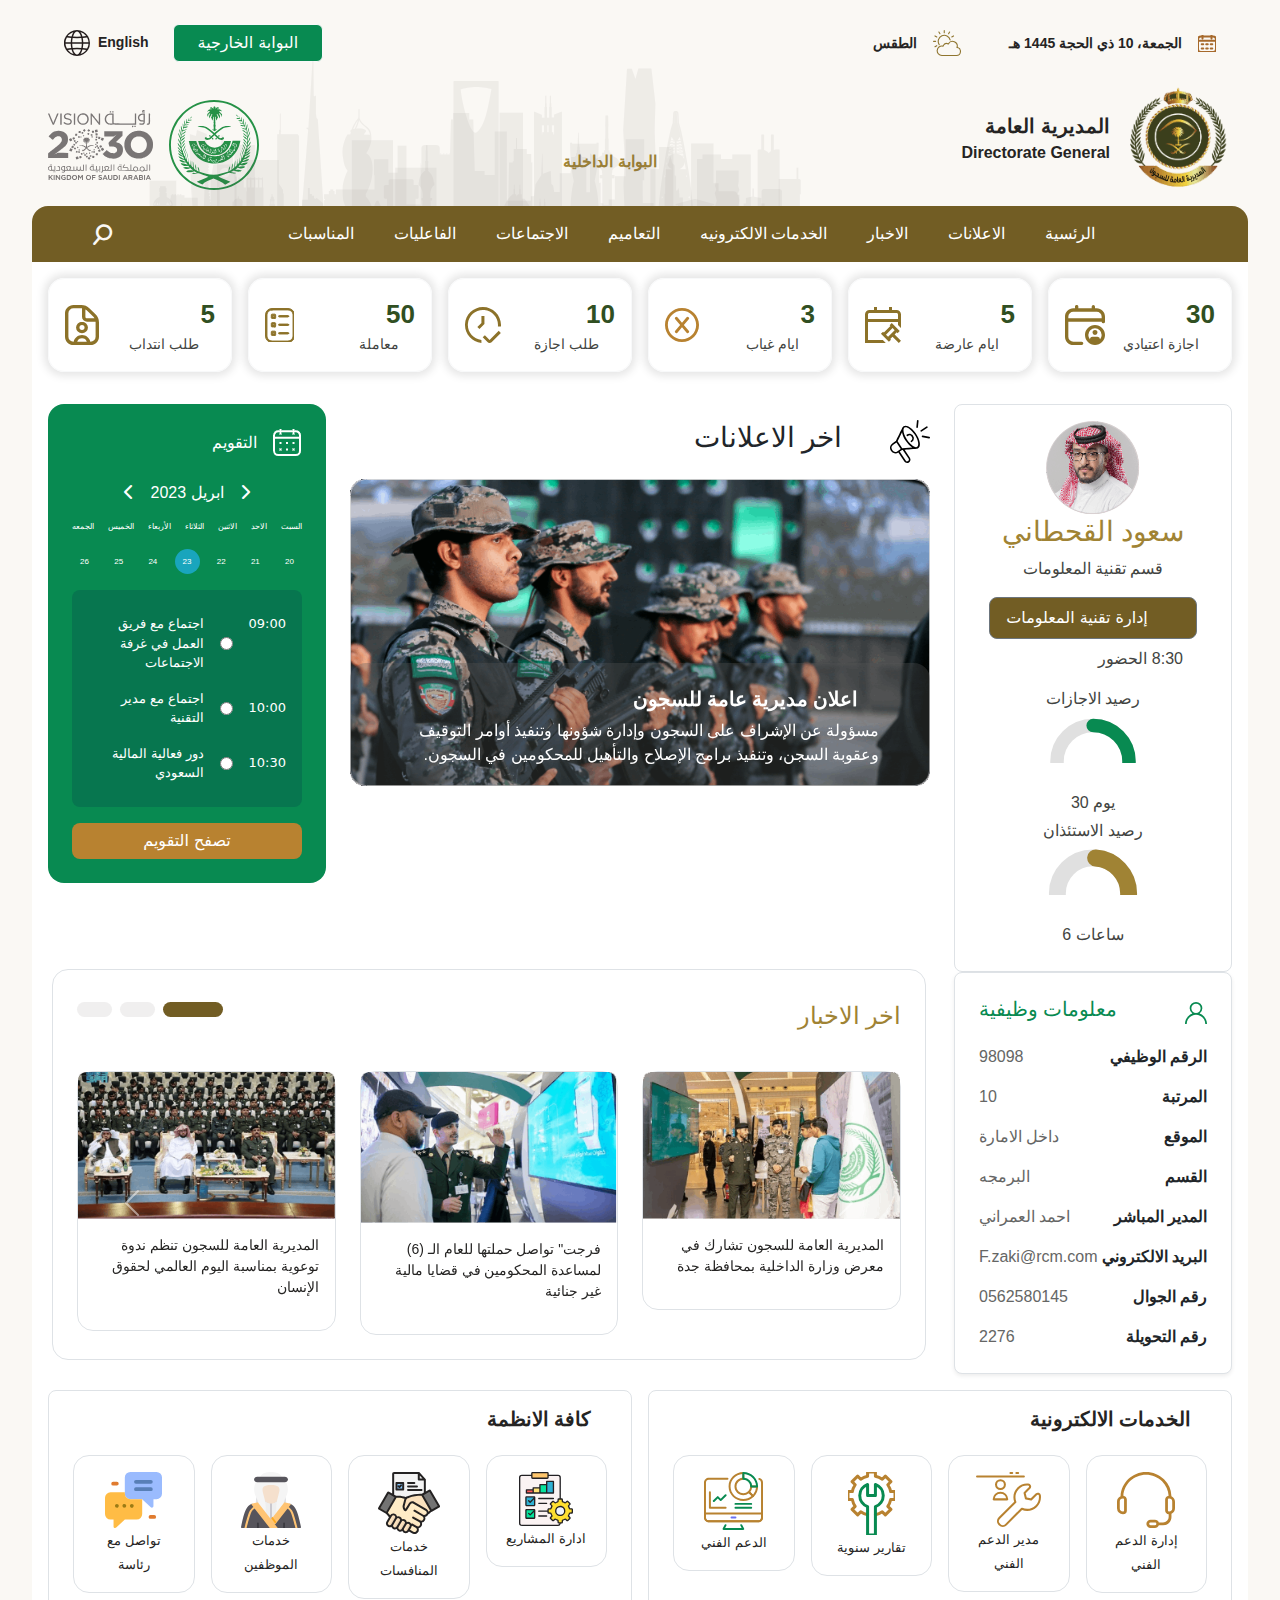
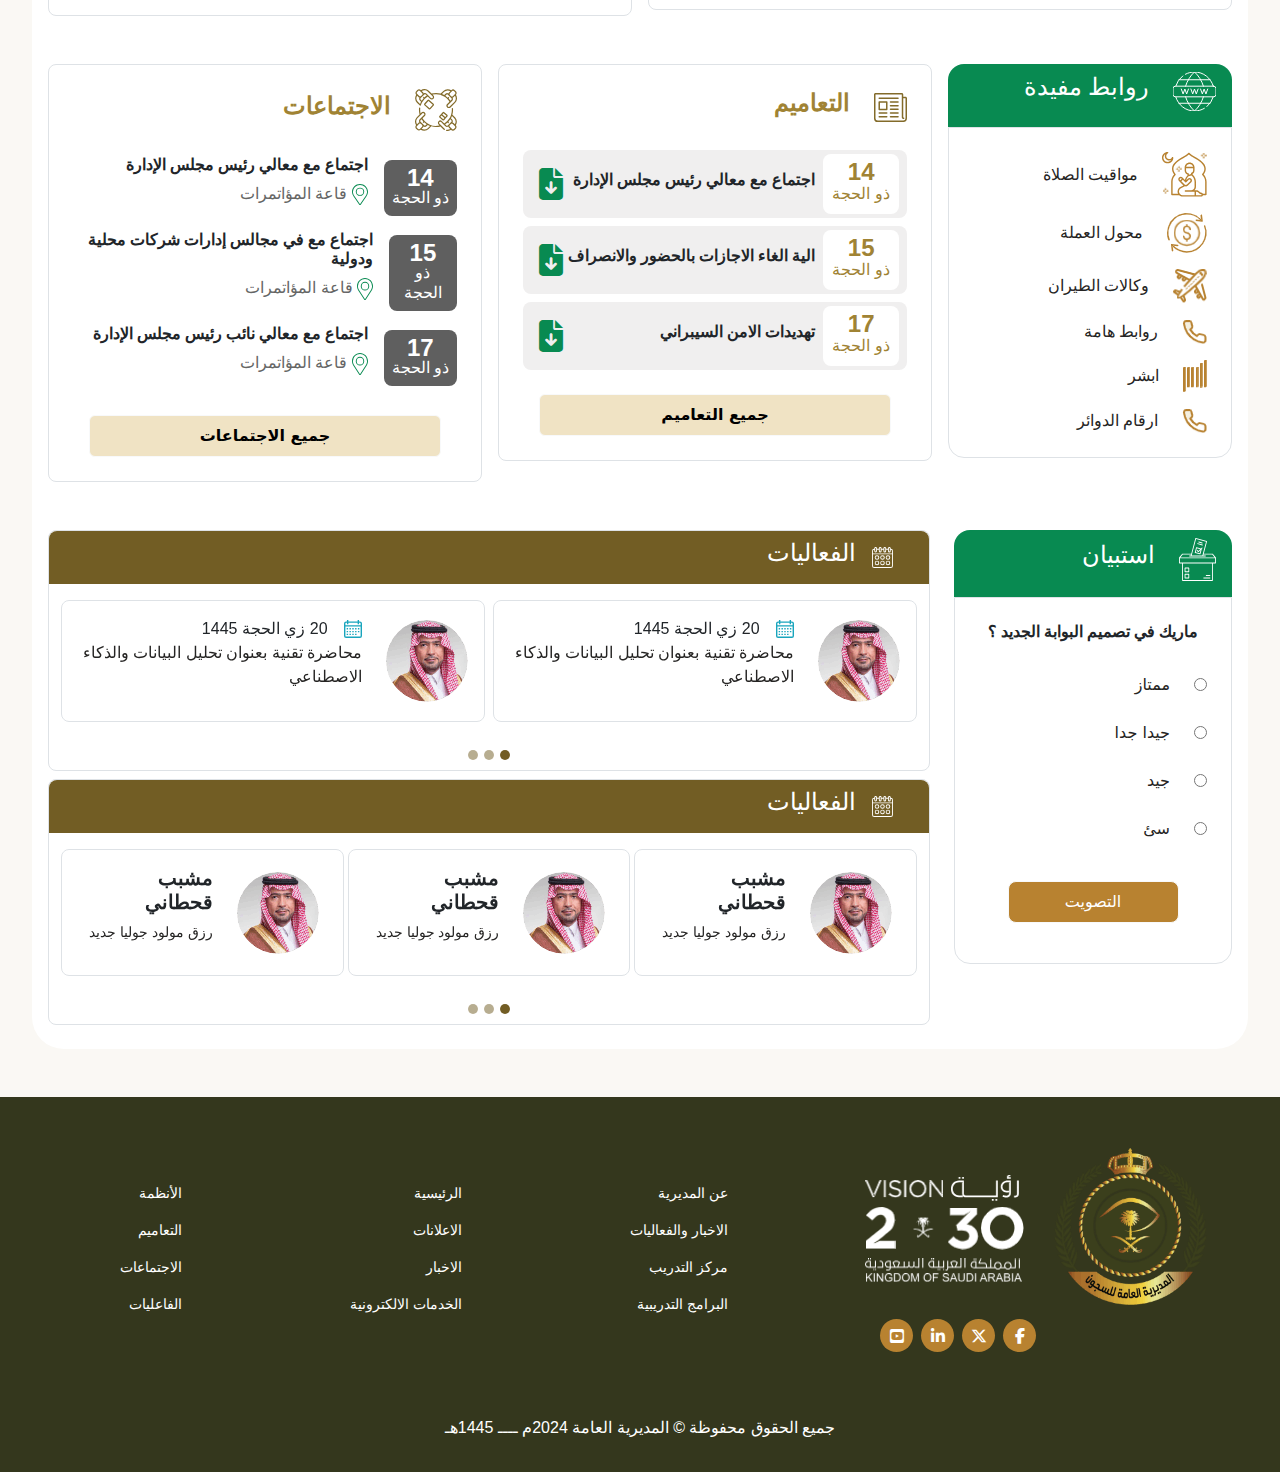
==== commit 56ce5ef1: "Add files via upload" ====
--- a/index.html
+++ b/index.html
@@ -71,7 +71,7 @@
                       srcset=""
                     />
                     <p class="fw-bold text-main-gold font-12">
-                      البوابة الداخلية للسجون
+                      البوابة الداخلية 
                     </p>
                   </div>
 
@@ -1164,7 +1164,7 @@
            </div>
      </div>
      <div class=" d-flex justify-content-center text-white pb-3 text-center">
-        <p class="copywrite">جميع الحقوق محفوظة © المديرية العامة للسجون 2024م ــــ 1445هـ</p>
+        <p class="copywrite">جميع الحقوق محفوظة © المديرية العامة  2024م ــــ 1445هـ</p>
      </div>
     </footer>
 
